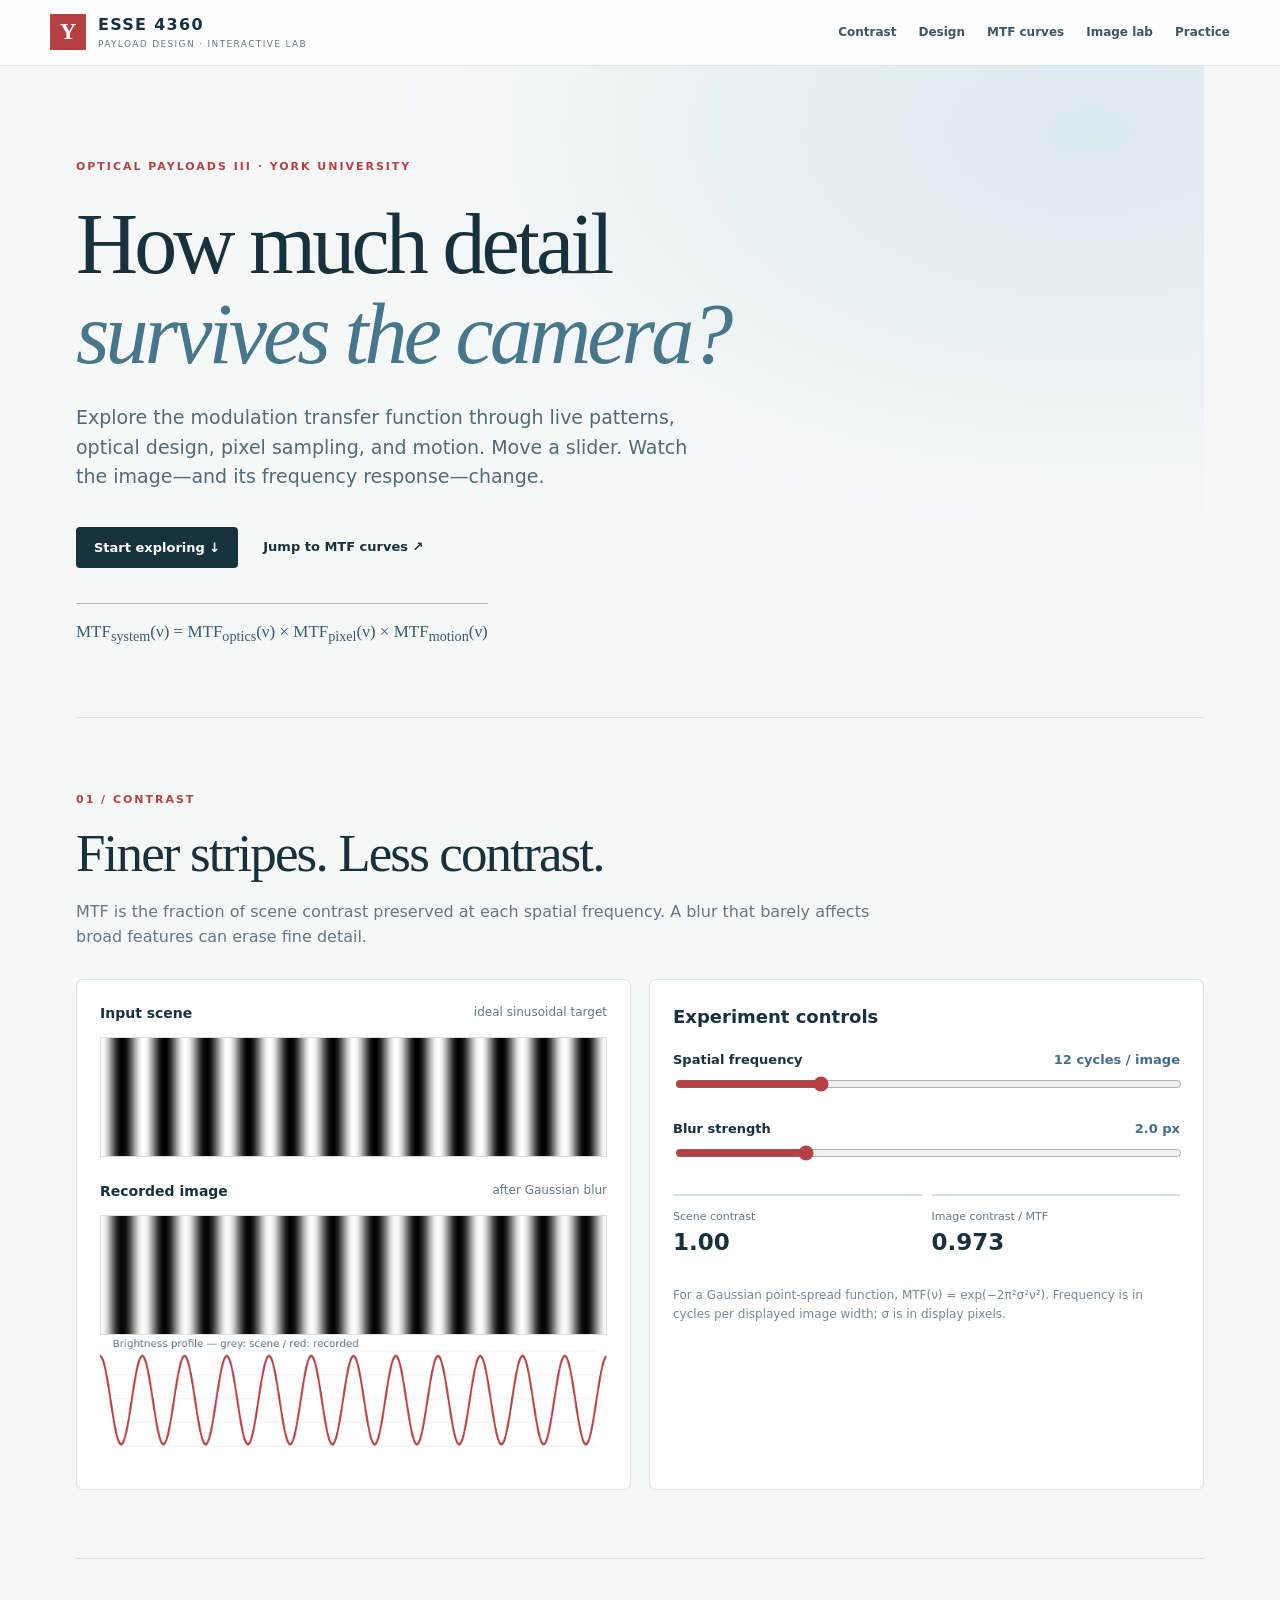
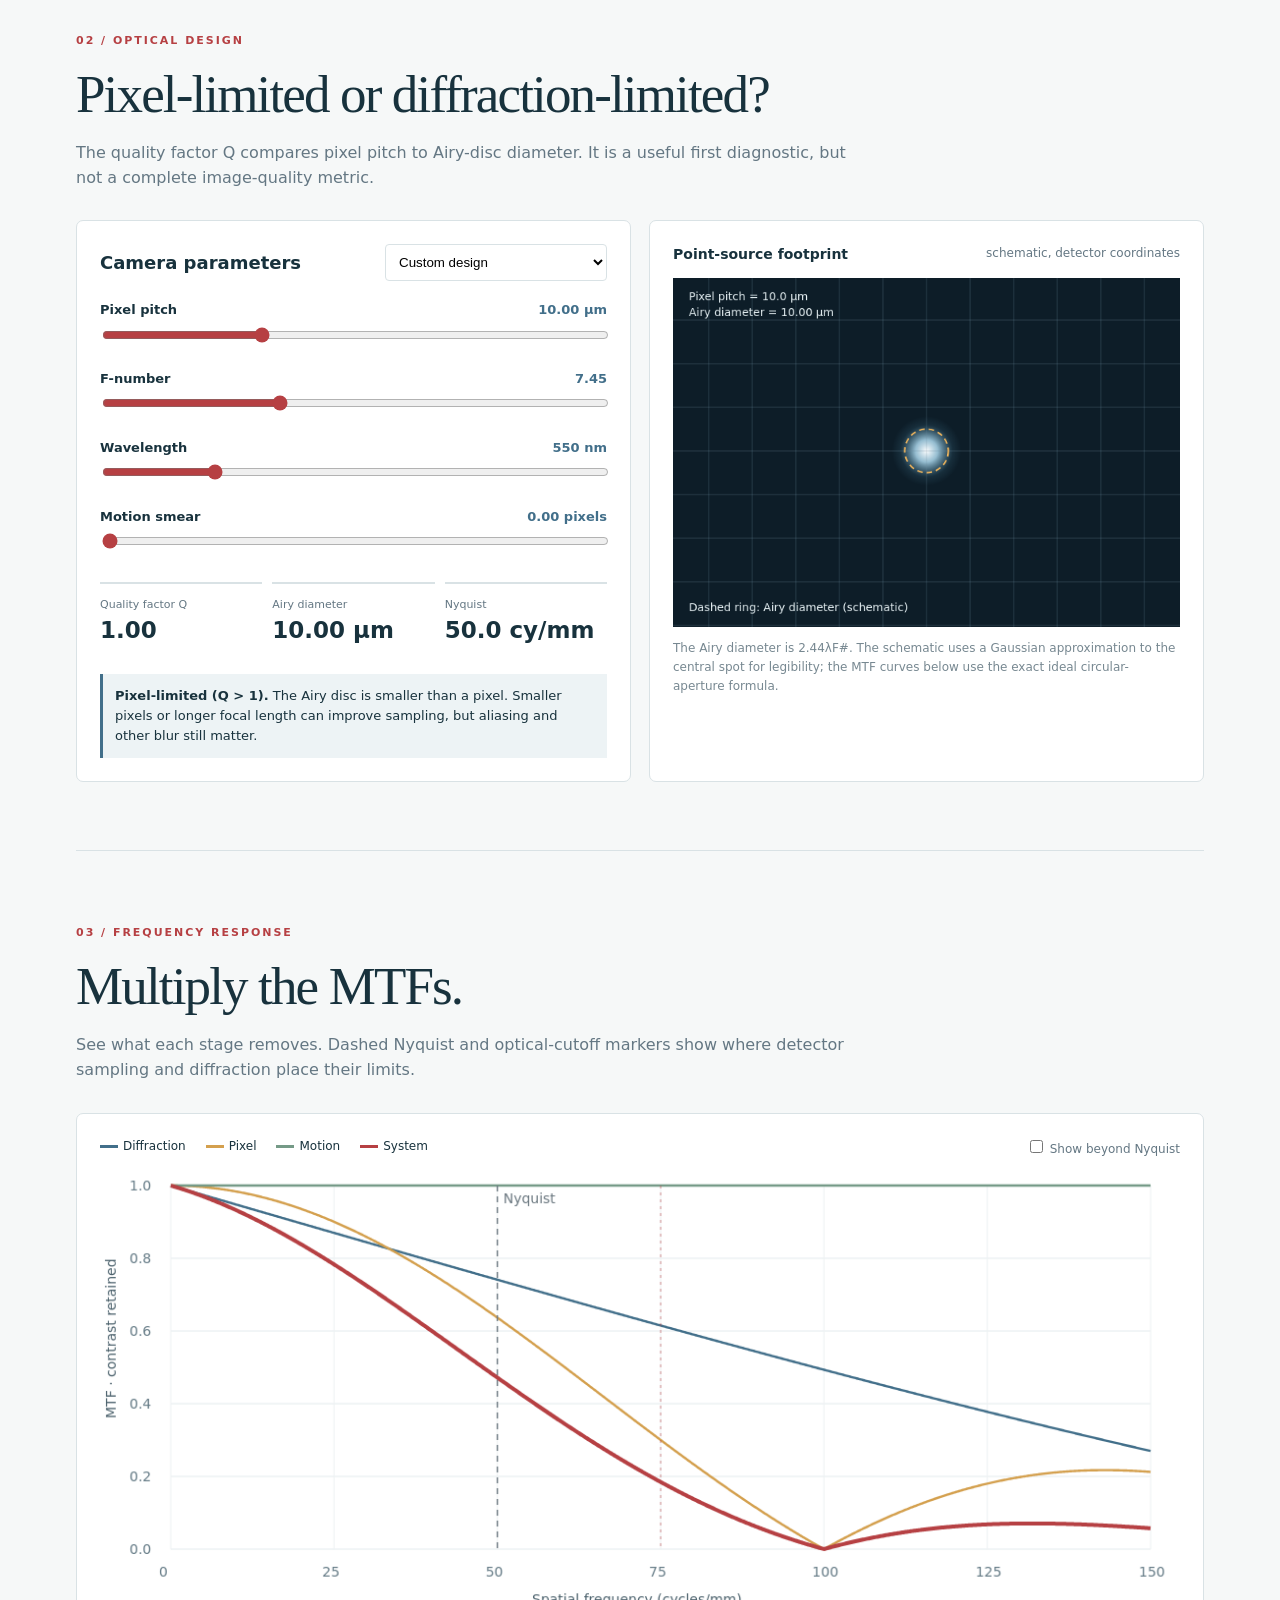
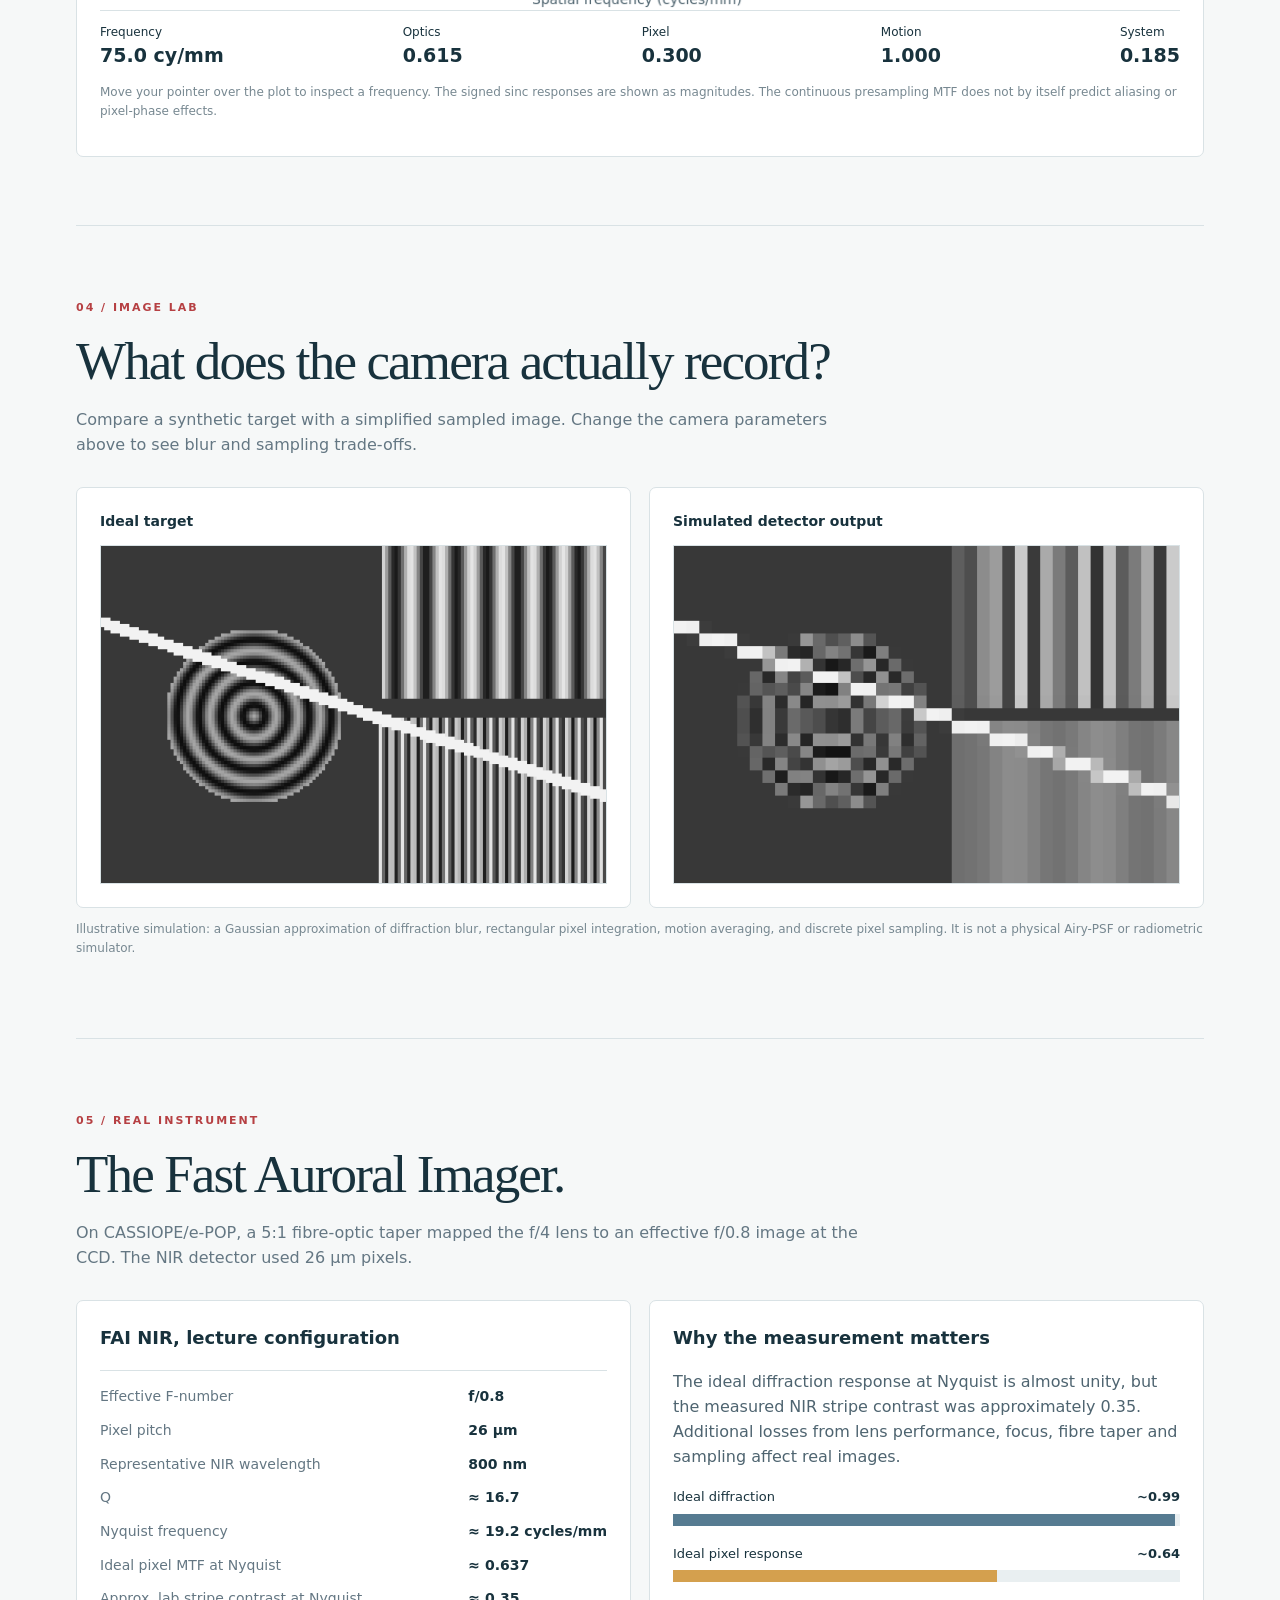
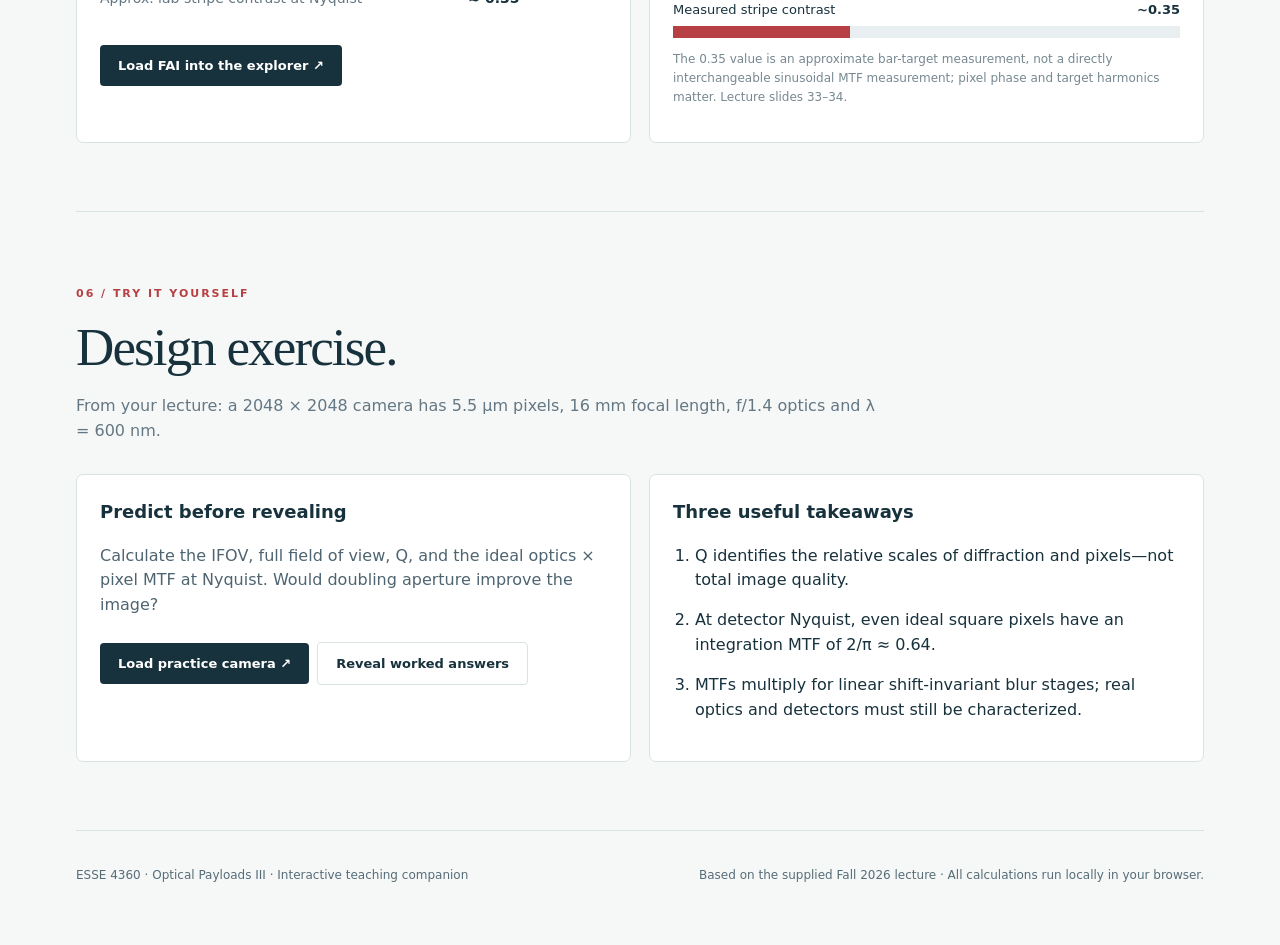
==== index.html @ 71c62fc2 "Add files via upload" ====
<!doctype html><html lang="en"><head><meta charset="utf-8"><meta name="viewport" content="width=device-width,initial-scale=1"><title>MTF Lab | ESSE 4360</title><link rel="stylesheet" href="style.css"></head><body><header><div class="brand"><span class="mark">Y</span><div><strong>ESSE 4360</strong><small>PAYLOAD DESIGN · INTERACTIVE LAB</small></div></div><nav><a href="#patterns">Contrast</a><a href="#design">Design</a><a href="#mtf">MTF curves</a><a href="#image">Image lab</a><a href="#challenge">Practice</a></nav></header><main><section class="hero"><div class="eyebrow">OPTICAL PAYLOADS III · YORK UNIVERSITY</div><h1>How much detail<br><em>survives the camera?</em></h1><p>Explore the modulation transfer function through live patterns, optical design, pixel sampling, and motion. Move a slider. Watch the image—and its frequency response—change.</p><div class="hero-actions"><a class="primary" href="#patterns">Start exploring ↓</a><a href="#mtf">Jump to MTF curves ↗</a></div><div class="hero-equation">MTF<sub>system</sub>(ν) = MTF<sub>optics</sub>(ν) × MTF<sub>pixel</sub>(ν) × MTF<sub>motion</sub>(ν)</div></section><section id="patterns" class="section"><div class="section-top"><span class="step">01 / CONTRAST</span><h2>Finer stripes. Less contrast.</h2><p>MTF is the fraction of scene contrast preserved at each spatial frequency. A blur that barely affects broad features can erase fine detail.</p></div><div class="two"><div class="panel"><div class="panel-title">Input scene <span>ideal sinusoidal target</span></div><canvas id="scene" class="strip" width="640" height="150"></canvas><div class="panel-title gap-top">Recorded image <span>after Gaussian blur</span></div><canvas id="recorded" class="strip" width="640" height="150"></canvas><canvas id="profile" width="640" height="165"></canvas></div><div class="panel controls"><h3>Experiment controls</h3><label>Spatial frequency <output id="freqOut"></output></label><input id="freq" type="range" min="1" max="40" step="1" value="12"><label>Blur strength <output id="blurOut"></output></label><input id="blur" type="range" min="0" max="8" step="0.1" value="2"><div class="metric-row"><div><small>Scene contrast</small><strong>1.00</strong></div><div><small>Image contrast / MTF</small><strong id="contrastOut">—</strong></div></div><p class="note">For a Gaussian point-spread function, MTF(ν) = exp(−2π²σ²ν²). Frequency is in cycles per displayed image width; σ is in display pixels.</p></div></div></section><section id="design" class="section"><div class="section-top"><span class="step">02 / OPTICAL DESIGN</span><h2>Pixel-limited or diffraction-limited?</h2><p>The quality factor Q compares pixel pitch to Airy-disc diameter. It is a useful first diagnostic, but not a complete image-quality metric.</p></div><div class="two"><div class="panel controls"><div class="preset-line"><h3>Camera parameters</h3><select id="preset"><option value="custom">Custom design</option><option value="earth">Earth imager · lecture example</option><option value="fast">Fast camera · lecture example</option><option value="fai">FAI NIR · effective focal plane</option><option value="practice">Lecture practice problem</option></select></div><label>Pixel pitch <output id="pixelOut"></output></label><input id="pixel" type="range" min="1" max="30" step="0.1" value="10"><label>F-number <output id="fnumOut"></output></label><input id="fnum" type="range" min="0.8" max="20" step="0.05" value="7.45"><label>Wavelength <output id="waveOut"></output></label><input id="wave" type="range" min="400" max="1100" step="10" value="550"><label>Motion smear <output id="motionOut"></output></label><input id="motion" type="range" min="0" max="4" step="0.05" value="0"><div class="metric-row three"><div><small>Quality factor Q</small><strong id="qOut">—</strong></div><div><small>Airy diameter</small><strong id="airyOut">—</strong></div><div><small>Nyquist</small><strong id="nyOut">—</strong></div></div><div class="verdict" id="verdict"></div></div><div class="panel"><div class="panel-title">Point-source footprint <span>schematic, detector coordinates</span></div><canvas id="psf" width="640" height="440"></canvas><p class="note">The Airy diameter is 2.44λF#. The schematic uses a Gaussian approximation to the central spot for legibility; the MTF curves below use the exact ideal circular-aperture formula.</p></div></div></section><section id="mtf" class="section"><div class="section-top"><span class="step">03 / FREQUENCY RESPONSE</span><h2>Multiply the MTFs.</h2><p>See what each stage removes. Dashed Nyquist and optical-cutoff markers show where detector sampling and diffraction place their limits.</p></div><div class="panel"><div class="chart-header"><div class="legend"><span><i class="opt"></i>Diffraction</span><span><i class="pix"></i>Pixel</span><span><i class="mot"></i>Motion</span><span><i class="sys"></i>System</span></div><label class="check"><input id="beyond" type="checkbox"> Show beyond Nyquist</label></div><canvas id="mtfChart" width="1100" height="460"></canvas><div class="readout"><span>Frequency <strong id="probeFreq">—</strong></span><span>Optics <strong id="probeOpt">—</strong></span><span>Pixel <strong id="probePix">—</strong></span><span>Motion <strong id="probeMot">—</strong></span><span>System <strong id="probeSys">—</strong></span></div><p class="note">Move your pointer over the plot to inspect a frequency. The signed sinc responses are shown as magnitudes. The continuous presampling MTF does not by itself predict aliasing or pixel-phase effects.</p></div></section><section id="image" class="section"><div class="section-top"><span class="step">04 / IMAGE LAB</span><h2>What does the camera actually record?</h2><p>Compare a synthetic target with a simplified sampled image. Change the camera parameters above to see blur and sampling trade-offs.</p></div><div class="two"><div class="panel"><div class="panel-title">Ideal target</div><canvas id="idealImage" width="480" height="320" class="imagecanvas"></canvas></div><div class="panel"><div class="panel-title">Simulated detector output</div><canvas id="sampledImage" width="480" height="320" class="imagecanvas"></canvas></div></div><p class="note">Illustrative simulation: a Gaussian approximation of diffraction blur, rectangular pixel integration, motion averaging, and discrete pixel sampling. It is not a physical Airy-PSF or radiometric simulator.</p></section><section id="fai" class="section"><div class="section-top"><span class="step">05 / REAL INSTRUMENT</span><h2>The Fast Auroral Imager.</h2><p>On CASSIOPE/e-POP, a 5:1 fibre-optic taper mapped the f/4 lens to an effective f/0.8 image at the CCD. The NIR detector used 26 µm pixels.</p></div><div class="two"><div class="panel"><h3>FAI NIR, lecture configuration</h3><div class="spec"><span>Effective F-number</span><b>f/0.8</b><span>Pixel pitch</span><b>26 µm</b><span>Representative NIR wavelength</span><b>800 nm</b><span>Q</span><b>≈ 16.7</b><span>Nyquist frequency</span><b>≈ 19.2 cycles/mm</b><span>Ideal pixel MTF at Nyquist</span><b>≈ 0.637</b><span>Approx. lab stripe contrast at Nyquist</span><b>≈ 0.35</b></div><button id="loadFai">Load FAI into the explorer ↗</button></div><div class="panel"><h3>Why the measurement matters</h3><p>The ideal diffraction response at Nyquist is almost unity, but the measured NIR stripe contrast was approximately 0.35. Additional losses from lens performance, focus, fibre taper and sampling affect real images.</p><div class="barlabel">Ideal diffraction <b>~0.99</b></div><div class="bar"><span style="width:99%;background:#567b91"></span></div><div class="barlabel">Ideal pixel response <b>~0.64</b></div><div class="bar"><span style="width:64%;background:#d4a04e"></span></div><div class="barlabel">Measured stripe contrast <b>~0.35</b></div><div class="bar"><span style="width:35%;background:#b64043"></span></div><p class="note">The 0.35 value is an approximate bar-target measurement, not a directly interchangeable sinusoidal MTF measurement; pixel phase and target harmonics matter. Lecture slides 33–34.</p></div></div></section><section id="challenge" class="section"><div class="section-top"><span class="step">06 / TRY IT YOURSELF</span><h2>Design exercise.</h2><p>From your lecture: a 2048 × 2048 camera has 5.5 µm pixels, 16 mm focal length, f/1.4 optics and λ = 600 nm.</p></div><div class="two"><div class="panel"><h3>Predict before revealing</h3><p>Calculate the IFOV, full field of view, Q, and the ideal optics × pixel MTF at Nyquist. Would doubling aperture improve the image?</p><button id="loadPractice">Load practice camera ↗</button><button class="secondary" id="reveal">Reveal worked answers</button><div id="answers" hidden><p><strong>IFOV:</strong> ≈ 70.9 arcsec/pixel. <strong>Full FOV:</strong> ≈ 38.8° using 2 atan(Np/2f). <strong>Q:</strong> ≈ 2.68 (pixel-limited). <strong>Nyquist:</strong> ≈ 90.9 cycles/mm. <strong>Optical MTF:</strong> ≈ 0.90. <strong>Pixel MTF:</strong> ≈ 0.637. <strong>System:</strong> ≈ 0.57, ignoring other blur. Doubling the aperture at fixed focal length reduces the F-number and diffraction blur, but only modestly improves the Nyquist response because pixel integration still dominates; it also increases collected light.</p></div></div><div class="panel"><h3>Three useful takeaways</h3><ol><li>Q identifies the relative scales of diffraction and pixels—not total image quality.</li><li>At detector Nyquist, even ideal square pixels have an integration MTF of 2/π ≈ 0.64.</li><li>MTFs multiply for linear shift-invariant blur stages; real optics and detectors must still be characterized.</li></ol></div></div></section><footer>ESSE 4360 · Optical Payloads III · Interactive teaching companion <span>Based on the supplied Fall 2026 lecture · All calculations run locally in your browser.</span></footer></main><script src="script.js"></script></body></html>
---- style.css ----
:root{--ink:#18323d;--muted:#647783;--paper:#f6f8f8;--line:#d9e2e5;--red:#b64043;--blue:#426f8a}*{box-sizing:border-box}html{scroll-behavior:smooth}body{margin:0;background:var(--paper);color:var(--ink);font:16px/1.55 system-ui,-apple-system,Segoe UI,sans-serif}header{position:sticky;top:0;z-index:10;background:#fffefef5;border-bottom:1px solid var(--line);display:flex;align-items:center;justify-content:space-between;padding:13px max(28px,calc((100vw - 1180px)/2));gap:22px}.brand{display:flex;align-items:center;gap:12px;white-space:nowrap}.brand strong{display:block;letter-spacing:.08em}.brand small{display:block;font-size:9px;letter-spacing:.15em;color:var(--muted)}.mark{display:grid;place-items:center;background:#b64043;color:white;font:700 23px Georgia;width:36px;height:36px}nav{display:flex;gap:22px;flex-wrap:wrap}nav a{font-size:12px;text-decoration:none;color:#3b5864;font-weight:650}nav a:hover{color:var(--red)}main{max-width:1180px;margin:auto;padding:0 26px}.hero{padding:92px 0 72px;border-bottom:1px solid var(--line);background:radial-gradient(ellipse at 90% 10%,#dbeaf0,transparent 50%)}.eyebrow,.step{color:var(--red);font-size:11px;font-weight:800;letter-spacing:.18em}.hero h1{font:normal clamp(45px,7vw,86px)/1.05 Georgia,serif;letter-spacing:-.045em;margin:24px 0}.hero h1 em{color:#48768b;font-weight:normal}.hero p{max-width:640px;font-size:19px;color:#506b78}.hero-actions{display:flex;gap:25px;align-items:center;margin:35px 0}.hero-actions a{text-decoration:none;color:var(--ink);font-size:13px;font-weight:700}.hero-actions .primary,button{background:var(--ink);color:#fff;padding:13px 18px;border:0;border-radius:4px;cursor:pointer;font:700 13px system-ui}.hero-equation{display:inline-block;border-top:1px solid #aac1c9;padding-top:18px;font:17px Georgia,serif;color:#375c6e}.section{padding:68px 0;border-bottom:1px solid var(--line);scroll-margin-top:75px}.section-top{max-width:800px;margin-bottom:30px}.section h2{font:normal clamp(32px,4.3vw,53px)/1.13 Georgia,serif;letter-spacing:-.035em;margin:13px 0}.section-top p{color:var(--muted);font-size:16px}.two{display:grid;grid-template-columns:1fr 1fr;gap:18px}.panel{background:#fff;border:1px solid var(--line);border-radius:7px;padding:23px;min-width:0}.panel h3{margin:0 0 18px;font-size:18px}.panel p{color:#4e6470}.panel-title{display:flex;justify-content:space-between;gap:8px;font-weight:700;font-size:14px;margin-bottom:12px}.panel-title span{font-weight:400;color:var(--muted);font-size:12px}.gap-top{margin-top:24px}canvas{display:block;width:100%;height:auto}.strip{border:1px solid #d6dfe3}.controls label{display:flex;justify-content:space-between;margin:19px 0 4px;font-size:13px;font-weight:700}.controls output{color:var(--blue);font-variant-numeric:tabular-nums}.controls input[type=range]{width:100%;accent-color:var(--red);cursor:pointer}.metric-row{display:grid;grid-template-columns:repeat(2,1fr);gap:10px;margin:25px 0}.metric-row.three{grid-template-columns:repeat(3,1fr)}.metric-row>div{border-top:2px solid var(--line);padding-top:12px}.metric-row small{display:block;font-size:11px;color:var(--muted)}.metric-row strong{font-size:23px;font-variant-numeric:tabular-nums}.note{font-size:12px!important;color:#778891!important;line-height:1.6}.preset-line{display:flex;justify-content:space-between;align-items:center;gap:12px;flex-wrap:wrap}.preset-line h3{margin:0}select{padding:9px;border:1px solid var(--line);background:#fff;max-width:100%;border-radius:4px}.verdict{background:#edf3f5;border-left:3px solid var(--blue);padding:12px;font-size:13px}.chart-header{display:flex;justify-content:space-between;gap:15px;flex-wrap:wrap}.legend{display:flex;gap:20px;flex-wrap:wrap;font-size:12px}.legend i{display:inline-block;width:18px;height:3px;vertical-align:middle;margin-right:5px}.opt{background:#426f8a}.pix{background:#d4a04e}.mot{background:#759a87}.sys{background:#b64043}.check{font-size:12px;color:var(--muted)}.readout{display:flex;gap:12px;justify-content:space-between;flex-wrap:wrap;border-top:1px solid var(--line);padding-top:12px;font-size:12px}.readout strong{display:block;font-size:19px}.imagecanvas{image-rendering:auto;border:1px solid var(--line)}.spec{display:grid;grid-template-columns:1fr auto;gap:12px;border-top:1px solid var(--line);padding:15px 0;margin-bottom:12px;font-size:14px}.spec span{color:var(--muted)}.barlabel{display:flex;justify-content:space-between;font-size:13px;margin:18px 0 6px}.bar{background:#e9eff1;height:12px}.bar span{height:100%;display:block}button{margin:8px 8px 8px 0}button.secondary{background:white;color:var(--ink);border:1px solid var(--line)}#answers{border-top:1px solid var(--line);margin-top:12px}ol{padding-left:22px}li{margin-bottom:15px}footer{padding:35px 0 60px;color:#566c77;font-size:12px;display:flex;justify-content:space-between;gap:20px;flex-wrap:wrap}@media(max-width:760px){header{position:relative;padding:14px 20px;align-items:flex-start;flex-direction:column}nav{gap:13px}main{padding:0 16px}.hero{padding:56px 0}.two{grid-template-columns:1fr}.panel{padding:16px}.section{padding:48px 0}.metric-row strong{font-size:18px}.legend{gap:10px}}
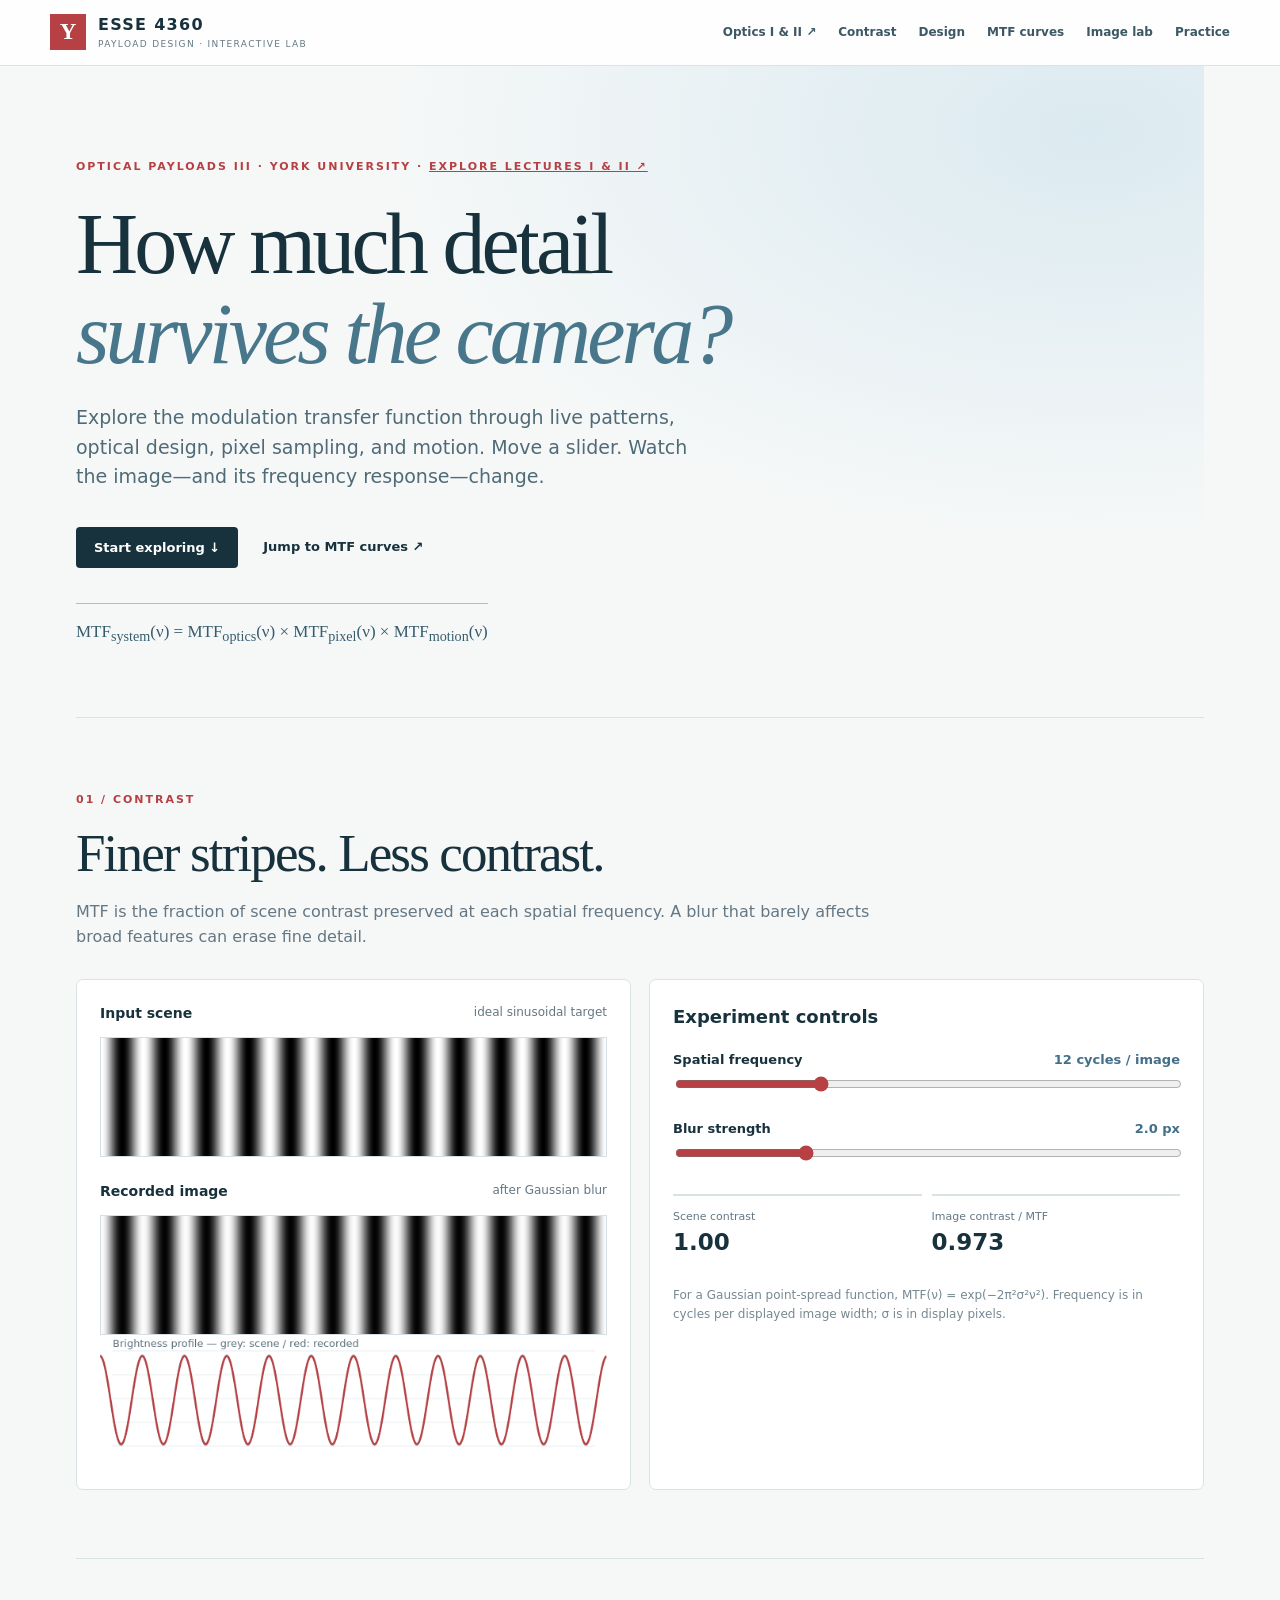
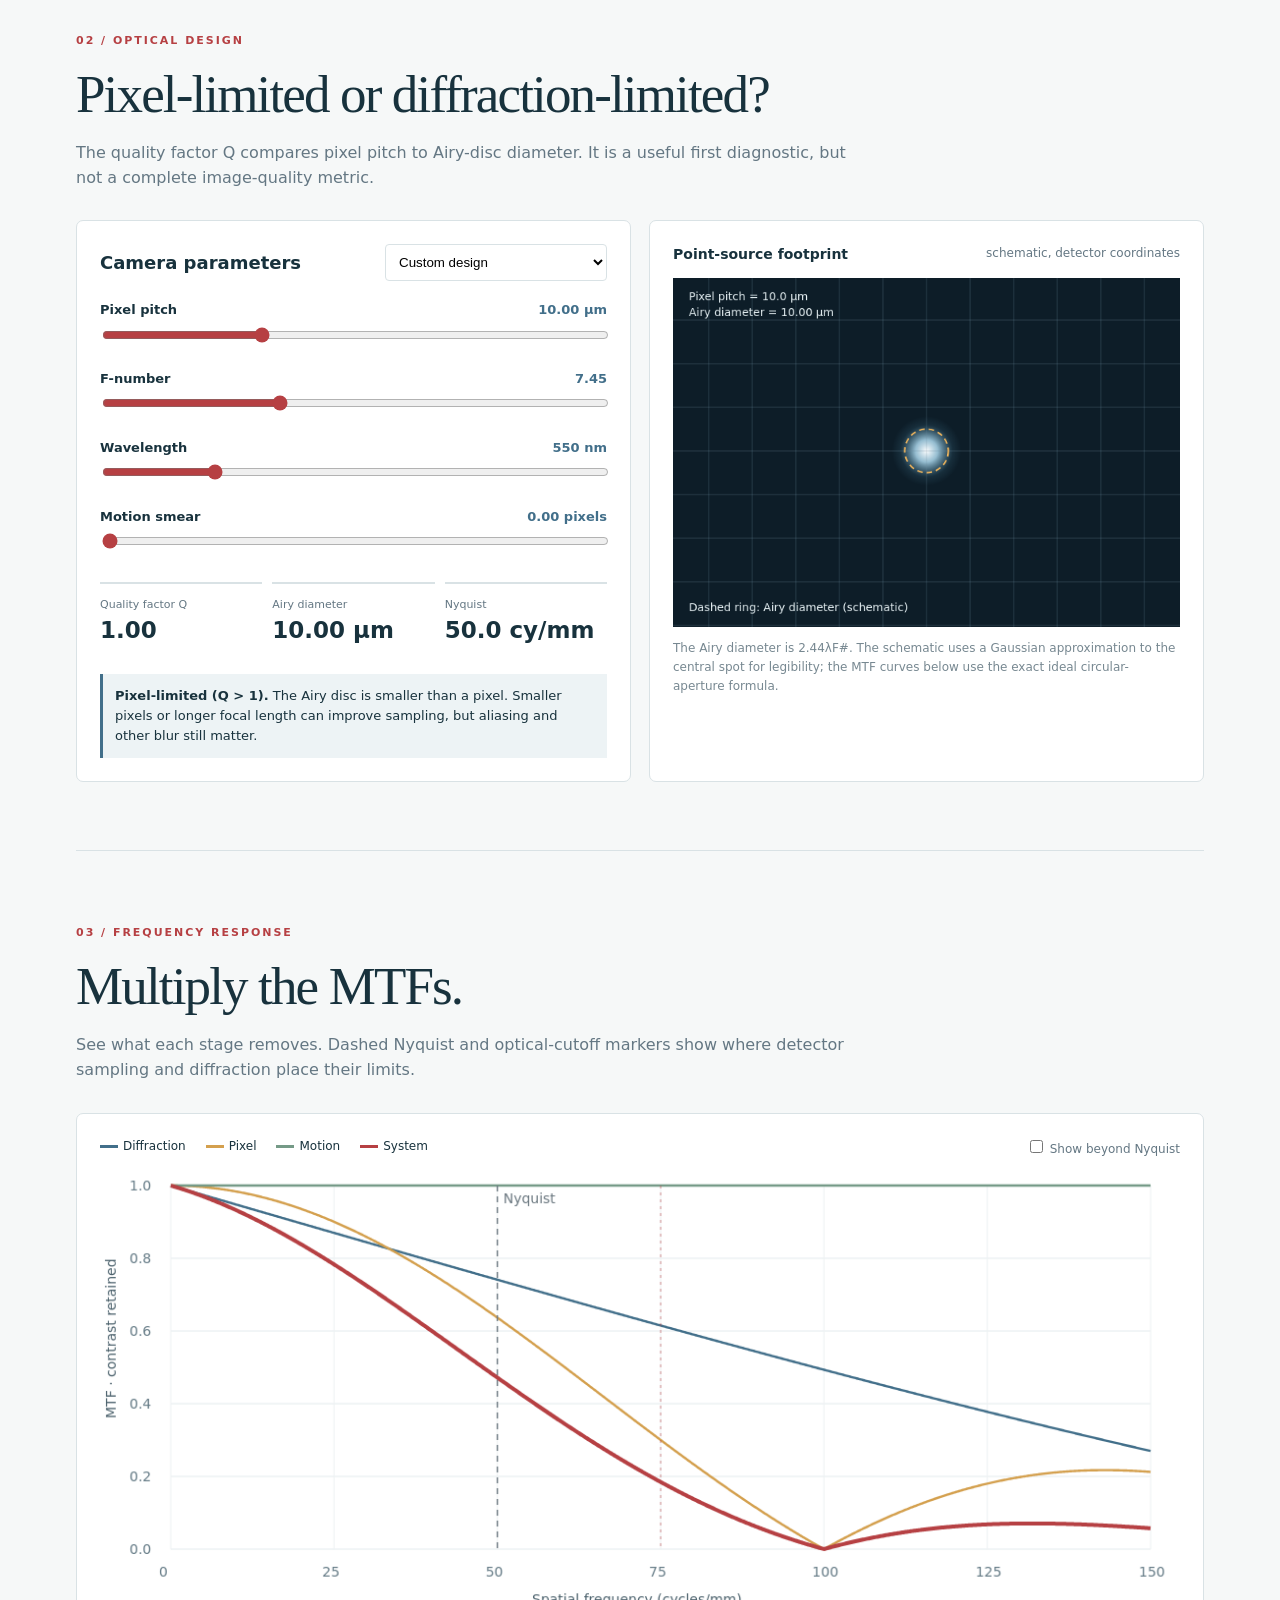
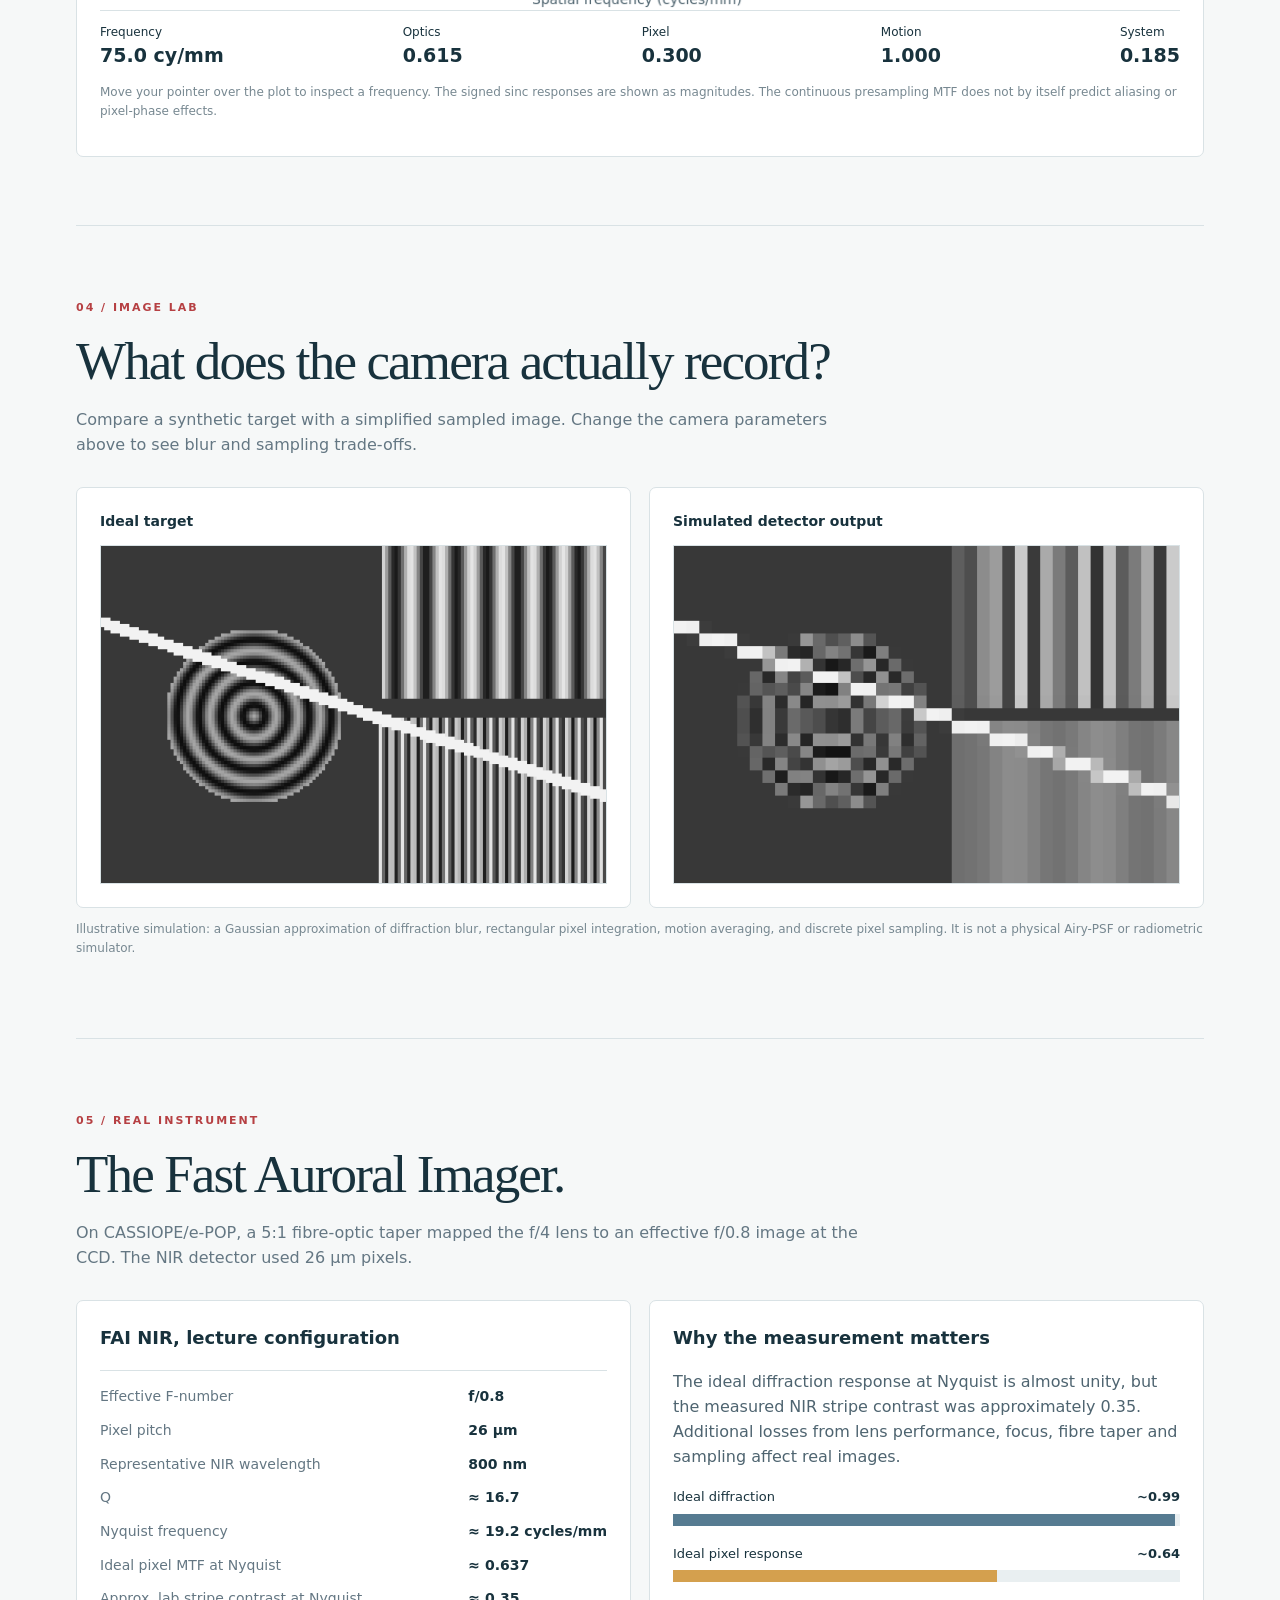
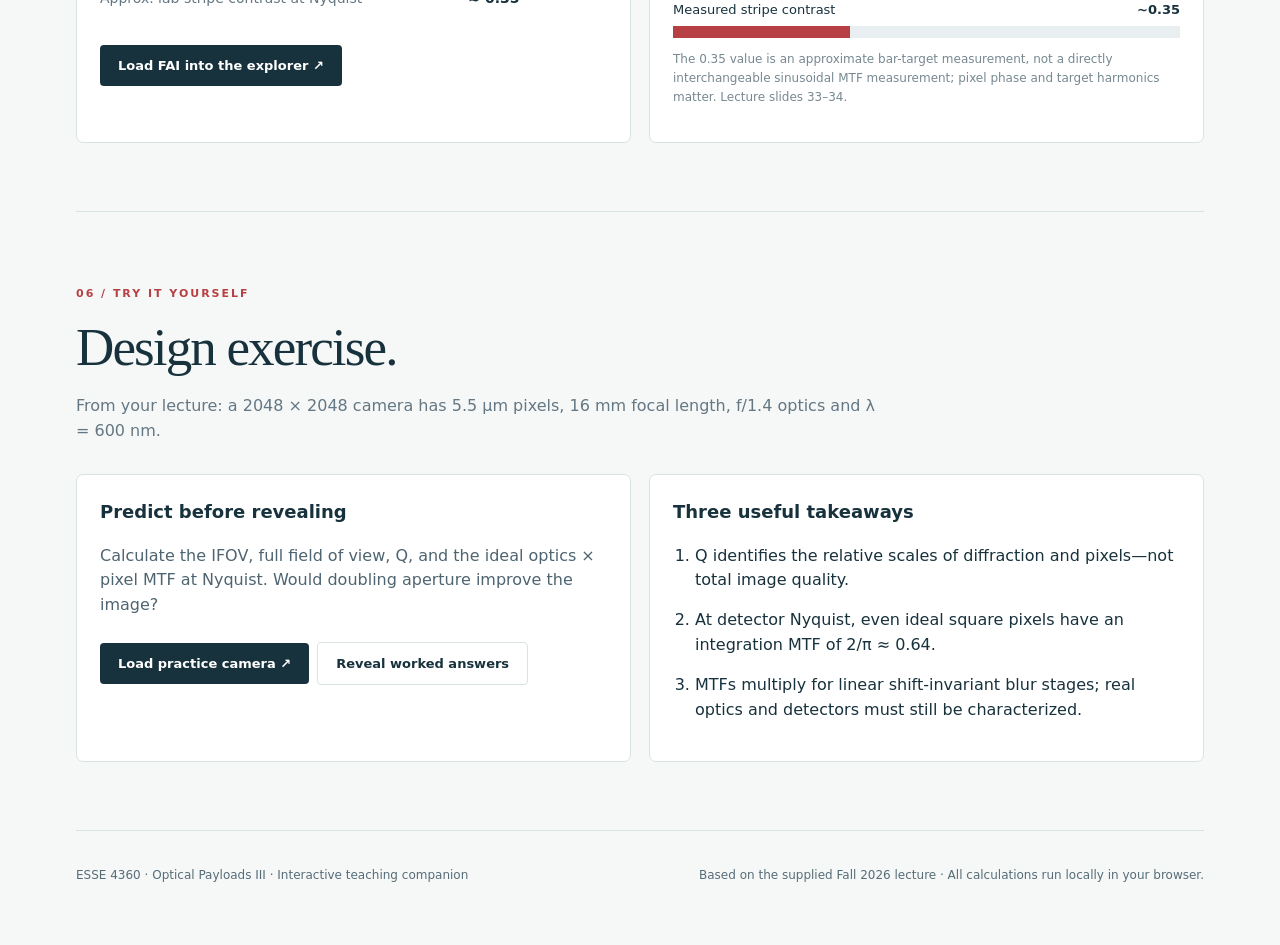
==== commit bd5d672a: "Add files via upload" ====
--- a/index.html
+++ b/index.html
@@ -1 +1 @@
-<!doctype html><html lang="en"><head><meta charset="utf-8"><meta name="viewport" content="width=device-width,initial-scale=1"><title>MTF Lab | ESSE 4360</title><link rel="stylesheet" href="style.css"></head><body><header><div class="brand"><span class="mark">Y</span><div><strong>ESSE 4360</strong><small>PAYLOAD DESIGN · INTERACTIVE LAB</small></div></div><nav><a href="#patterns">Contrast</a><a href="#design">Design</a><a href="#mtf">MTF curves</a><a href="#image">Image lab</a><a href="#challenge">Practice</a></nav></header><main><section class="hero"><div class="eyebrow">OPTICAL PAYLOADS III · YORK UNIVERSITY</div><h1>How much detail<br><em>survives the camera?</em></h1><p>Explore the modulation transfer function through live patterns, optical design, pixel sampling, and motion. Move a slider. Watch the image—and its frequency response—change.</p><div class="hero-actions"><a class="primary" href="#patterns">Start exploring ↓</a><a href="#mtf">Jump to MTF curves ↗</a></div><div class="hero-equation">MTF<sub>system</sub>(ν) = MTF<sub>optics</sub>(ν) × MTF<sub>pixel</sub>(ν) × MTF<sub>motion</sub>(ν)</div></section><section id="patterns" class="section"><div class="section-top"><span class="step">01 / CONTRAST</span><h2>Finer stripes. Less contrast.</h2><p>MTF is the fraction of scene contrast preserved at each spatial frequency. A blur that barely affects broad features can erase fine detail.</p></div><div class="two"><div class="panel"><div class="panel-title">Input scene <span>ideal sinusoidal target</span></div><canvas id="scene" class="strip" width="640" height="150"></canvas><div class="panel-title gap-top">Recorded image <span>after Gaussian blur</span></div><canvas id="recorded" class="strip" width="640" height="150"></canvas><canvas id="profile" width="640" height="165"></canvas></div><div class="panel controls"><h3>Experiment controls</h3><label>Spatial frequency <output id="freqOut"></output></label><input id="freq" type="range" min="1" max="40" step="1" value="12"><label>Blur strength <output id="blurOut"></output></label><input id="blur" type="range" min="0" max="8" step="0.1" value="2"><div class="metric-row"><div><small>Scene contrast</small><strong>1.00</strong></div><div><small>Image contrast / MTF</small><strong id="contrastOut">—</strong></div></div><p class="note">For a Gaussian point-spread function, MTF(ν) = exp(−2π²σ²ν²). Frequency is in cycles per displayed image width; σ is in display pixels.</p></div></div></section><section id="design" class="section"><div class="section-top"><span class="step">02 / OPTICAL DESIGN</span><h2>Pixel-limited or diffraction-limited?</h2><p>The quality factor Q compares pixel pitch to Airy-disc diameter. It is a useful first diagnostic, but not a complete image-quality metric.</p></div><div class="two"><div class="panel controls"><div class="preset-line"><h3>Camera parameters</h3><select id="preset"><option value="custom">Custom design</option><option value="earth">Earth imager · lecture example</option><option value="fast">Fast camera · lecture example</option><option value="fai">FAI NIR · effective focal plane</option><option value="practice">Lecture practice problem</option></select></div><label>Pixel pitch <output id="pixelOut"></output></label><input id="pixel" type="range" min="1" max="30" step="0.1" value="10"><label>F-number <output id="fnumOut"></output></label><input id="fnum" type="range" min="0.8" max="20" step="0.05" value="7.45"><label>Wavelength <output id="waveOut"></output></label><input id="wave" type="range" min="400" max="1100" step="10" value="550"><label>Motion smear <output id="motionOut"></output></label><input id="motion" type="range" min="0" max="4" step="0.05" value="0"><div class="metric-row three"><div><small>Quality factor Q</small><strong id="qOut">—</strong></div><div><small>Airy diameter</small><strong id="airyOut">—</strong></div><div><small>Nyquist</small><strong id="nyOut">—</strong></div></div><div class="verdict" id="verdict"></div></div><div class="panel"><div class="panel-title">Point-source footprint <span>schematic, detector coordinates</span></div><canvas id="psf" width="640" height="440"></canvas><p class="note">The Airy diameter is 2.44λF#. The schematic uses a Gaussian approximation to the central spot for legibility; the MTF curves below use the exact ideal circular-aperture formula.</p></div></div></section><section id="mtf" class="section"><div class="section-top"><span class="step">03 / FREQUENCY RESPONSE</span><h2>Multiply the MTFs.</h2><p>See what each stage removes. Dashed Nyquist and optical-cutoff markers show where detector sampling and diffraction place their limits.</p></div><div class="panel"><div class="chart-header"><div class="legend"><span><i class="opt"></i>Diffraction</span><span><i class="pix"></i>Pixel</span><span><i class="mot"></i>Motion</span><span><i class="sys"></i>System</span></div><label class="check"><input id="beyond" type="checkbox"> Show beyond Nyquist</label></div><canvas id="mtfChart" width="1100" height="460"></canvas><div class="readout"><span>Frequency <strong id="probeFreq">—</strong></span><span>Optics <strong id="probeOpt">—</strong></span><span>Pixel <strong id="probePix">—</strong></span><span>Motion <strong id="probeMot">—</strong></span><span>System <strong id="probeSys">—</strong></span></div><p class="note">Move your pointer over the plot to inspect a frequency. The signed sinc responses are shown as magnitudes. The continuous presampling MTF does not by itself predict aliasing or pixel-phase effects.</p></div></section><section id="image" class="section"><div class="section-top"><span class="step">04 / IMAGE LAB</span><h2>What does the camera actually record?</h2><p>Compare a synthetic target with a simplified sampled image. Change the camera parameters above to see blur and sampling trade-offs.</p></div><div class="two"><div class="panel"><div class="panel-title">Ideal target</div><canvas id="idealImage" width="480" height="320" class="imagecanvas"></canvas></div><div class="panel"><div class="panel-title">Simulated detector output</div><canvas id="sampledImage" width="480" height="320" class="imagecanvas"></canvas></div></div><p class="note">Illustrative simulation: a Gaussian approximation of diffraction blur, rectangular pixel integration, motion averaging, and discrete pixel sampling. It is not a physical Airy-PSF or radiometric simulator.</p></section><section id="fai" class="section"><div class="section-top"><span class="step">05 / REAL INSTRUMENT</span><h2>The Fast Auroral Imager.</h2><p>On CASSIOPE/e-POP, a 5:1 fibre-optic taper mapped the f/4 lens to an effective f/0.8 image at the CCD. The NIR detector used 26 µm pixels.</p></div><div class="two"><div class="panel"><h3>FAI NIR, lecture configuration</h3><div class="spec"><span>Effective F-number</span><b>f/0.8</b><span>Pixel pitch</span><b>26 µm</b><span>Representative NIR wavelength</span><b>800 nm</b><span>Q</span><b>≈ 16.7</b><span>Nyquist frequency</span><b>≈ 19.2 cycles/mm</b><span>Ideal pixel MTF at Nyquist</span><b>≈ 0.637</b><span>Approx. lab stripe contrast at Nyquist</span><b>≈ 0.35</b></div><button id="loadFai">Load FAI into the explorer ↗</button></div><div class="panel"><h3>Why the measurement matters</h3><p>The ideal diffraction response at Nyquist is almost unity, but the measured NIR stripe contrast was approximately 0.35. Additional losses from lens performance, focus, fibre taper and sampling affect real images.</p><div class="barlabel">Ideal diffraction <b>~0.99</b></div><div class="bar"><span style="width:99%;background:#567b91"></span></div><div class="barlabel">Ideal pixel response <b>~0.64</b></div><div class="bar"><span style="width:64%;background:#d4a04e"></span></div><div class="barlabel">Measured stripe contrast <b>~0.35</b></div><div class="bar"><span style="width:35%;background:#b64043"></span></div><p class="note">The 0.35 value is an approximate bar-target measurement, not a directly interchangeable sinusoidal MTF measurement; pixel phase and target harmonics matter. Lecture slides 33–34.</p></div></div></section><section id="challenge" class="section"><div class="section-top"><span class="step">06 / TRY IT YOURSELF</span><h2>Design exercise.</h2><p>From your lecture: a 2048 × 2048 camera has 5.5 µm pixels, 16 mm focal length, f/1.4 optics and λ = 600 nm.</p></div><div class="two"><div class="panel"><h3>Predict before revealing</h3><p>Calculate the IFOV, full field of view, Q, and the ideal optics × pixel MTF at Nyquist. Would doubling aperture improve the image?</p><button id="loadPractice">Load practice camera ↗</button><button class="secondary" id="reveal">Reveal worked answers</button><div id="answers" hidden><p><strong>IFOV:</strong> ≈ 70.9 arcsec/pixel. <strong>Full FOV:</strong> ≈ 38.8° using 2 atan(Np/2f). <strong>Q:</strong> ≈ 2.68 (pixel-limited). <strong>Nyquist:</strong> ≈ 90.9 cycles/mm. <strong>Optical MTF:</strong> ≈ 0.90. <strong>Pixel MTF:</strong> ≈ 0.637. <strong>System:</strong> ≈ 0.57, ignoring other blur. Doubling the aperture at fixed focal length reduces the F-number and diffraction blur, but only modestly improves the Nyquist response because pixel integration still dominates; it also increases collected light.</p></div></div><div class="panel"><h3>Three useful takeaways</h3><ol><li>Q identifies the relative scales of diffraction and pixels—not total image quality.</li><li>At detector Nyquist, even ideal square pixels have an integration MTF of 2/π ≈ 0.64.</li><li>MTFs multiply for linear shift-invariant blur stages; real optics and detectors must still be characterized.</li></ol></div></div></section><footer>ESSE 4360 · Optical Payloads III · Interactive teaching companion <span>Based on the supplied Fall 2026 lecture · All calculations run locally in your browser.</span></footer></main><script src="script.js"></script></body></html>
+<!doctype html><html lang="en"><head><meta charset="utf-8"><meta name="viewport" content="width=device-width,initial-scale=1"><title>MTF Lab | ESSE 4360</title><link rel="stylesheet" href="style.css"></head><body><header><div class="brand"><span class="mark">Y</span><div><strong>ESSE 4360</strong><small>PAYLOAD DESIGN · INTERACTIVE LAB</small></div></div><nav><a href="optics.html">Optics I & II ↗</a><a href="#patterns">Contrast</a><a href="#design">Design</a><a href="#mtf">MTF curves</a><a href="#image">Image lab</a><a href="#challenge">Practice</a></nav></header><main><section class="hero"><div class="eyebrow">OPTICAL PAYLOADS III · YORK UNIVERSITY · <a href="optics.html" style="color:inherit">EXPLORE LECTURES I & II ↗</a></div><h1>How much detail<br><em>survives the camera?</em></h1><p>Explore the modulation transfer function through live patterns, optical design, pixel sampling, and motion. Move a slider. Watch the image—and its frequency response—change.</p><div class="hero-actions"><a class="primary" href="#patterns">Start exploring ↓</a><a href="#mtf">Jump to MTF curves ↗</a></div><div class="hero-equation">MTF<sub>system</sub>(ν) = MTF<sub>optics</sub>(ν) × MTF<sub>pixel</sub>(ν) × MTF<sub>motion</sub>(ν)</div></section><section id="patterns" class="section"><div class="section-top"><span class="step">01 / CONTRAST</span><h2>Finer stripes. Less contrast.</h2><p>MTF is the fraction of scene contrast preserved at each spatial frequency. A blur that barely affects broad features can erase fine detail.</p></div><div class="two"><div class="panel"><div class="panel-title">Input scene <span>ideal sinusoidal target</span></div><canvas id="scene" class="strip" width="640" height="150"></canvas><div class="panel-title gap-top">Recorded image <span>after Gaussian blur</span></div><canvas id="recorded" class="strip" width="640" height="150"></canvas><canvas id="profile" width="640" height="165"></canvas></div><div class="panel controls"><h3>Experiment controls</h3><label>Spatial frequency <output id="freqOut"></output></label><input id="freq" type="range" min="1" max="40" step="1" value="12"><label>Blur strength <output id="blurOut"></output></label><input id="blur" type="range" min="0" max="8" step="0.1" value="2"><div class="metric-row"><div><small>Scene contrast</small><strong>1.00</strong></div><div><small>Image contrast / MTF</small><strong id="contrastOut">—</strong></div></div><p class="note">For a Gaussian point-spread function, MTF(ν) = exp(−2π²σ²ν²). Frequency is in cycles per displayed image width; σ is in display pixels.</p></div></div></section><section id="design" class="section"><div class="section-top"><span class="step">02 / OPTICAL DESIGN</span><h2>Pixel-limited or diffraction-limited?</h2><p>The quality factor Q compares pixel pitch to Airy-disc diameter. It is a useful first diagnostic, but not a complete image-quality metric.</p></div><div class="two"><div class="panel controls"><div class="preset-line"><h3>Camera parameters</h3><select id="preset"><option value="custom">Custom design</option><option value="earth">Earth imager · lecture example</option><option value="fast">Fast camera · lecture example</option><option value="fai">FAI NIR · effective focal plane</option><option value="practice">Lecture practice problem</option></select></div><label>Pixel pitch <output id="pixelOut"></output></label><input id="pixel" type="range" min="1" max="30" step="0.1" value="10"><label>F-number <output id="fnumOut"></output></label><input id="fnum" type="range" min="0.8" max="20" step="0.05" value="7.45"><label>Wavelength <output id="waveOut"></output></label><input id="wave" type="range" min="400" max="1100" step="10" value="550"><label>Motion smear <output id="motionOut"></output></label><input id="motion" type="range" min="0" max="4" step="0.05" value="0"><div class="metric-row three"><div><small>Quality factor Q</small><strong id="qOut">—</strong></div><div><small>Airy diameter</small><strong id="airyOut">—</strong></div><div><small>Nyquist</small><strong id="nyOut">—</strong></div></div><div class="verdict" id="verdict"></div></div><div class="panel"><div class="panel-title">Point-source footprint <span>schematic, detector coordinates</span></div><canvas id="psf" width="640" height="440"></canvas><p class="note">The Airy diameter is 2.44λF#. The schematic uses a Gaussian approximation to the central spot for legibility; the MTF curves below use the exact ideal circular-aperture formula.</p></div></div></section><section id="mtf" class="section"><div class="section-top"><span class="step">03 / FREQUENCY RESPONSE</span><h2>Multiply the MTFs.</h2><p>See what each stage removes. Dashed Nyquist and optical-cutoff markers show where detector sampling and diffraction place their limits.</p></div><div class="panel"><div class="chart-header"><div class="legend"><span><i class="opt"></i>Diffraction</span><span><i class="pix"></i>Pixel</span><span><i class="mot"></i>Motion</span><span><i class="sys"></i>System</span></div><label class="check"><input id="beyond" type="checkbox"> Show beyond Nyquist</label></div><canvas id="mtfChart" width="1100" height="460"></canvas><div class="readout"><span>Frequency <strong id="probeFreq">—</strong></span><span>Optics <strong id="probeOpt">—</strong></span><span>Pixel <strong id="probePix">—</strong></span><span>Motion <strong id="probeMot">—</strong></span><span>System <strong id="probeSys">—</strong></span></div><p class="note">Move your pointer over the plot to inspect a frequency. The signed sinc responses are shown as magnitudes. The continuous presampling MTF does not by itself predict aliasing or pixel-phase effects.</p></div></section><section id="image" class="section"><div class="section-top"><span class="step">04 / IMAGE LAB</span><h2>What does the camera actually record?</h2><p>Compare a synthetic target with a simplified sampled image. Change the camera parameters above to see blur and sampling trade-offs.</p></div><div class="two"><div class="panel"><div class="panel-title">Ideal target</div><canvas id="idealImage" width="480" height="320" class="imagecanvas"></canvas></div><div class="panel"><div class="panel-title">Simulated detector output</div><canvas id="sampledImage" width="480" height="320" class="imagecanvas"></canvas></div></div><p class="note">Illustrative simulation: a Gaussian approximation of diffraction blur, rectangular pixel integration, motion averaging, and discrete pixel sampling. It is not a physical Airy-PSF or radiometric simulator.</p></section><section id="fai" class="section"><div class="section-top"><span class="step">05 / REAL INSTRUMENT</span><h2>The Fast Auroral Imager.</h2><p>On CASSIOPE/e-POP, a 5:1 fibre-optic taper mapped the f/4 lens to an effective f/0.8 image at the CCD. The NIR detector used 26 µm pixels.</p></div><div class="two"><div class="panel"><h3>FAI NIR, lecture configuration</h3><div class="spec"><span>Effective F-number</span><b>f/0.8</b><span>Pixel pitch</span><b>26 µm</b><span>Representative NIR wavelength</span><b>800 nm</b><span>Q</span><b>≈ 16.7</b><span>Nyquist frequency</span><b>≈ 19.2 cycles/mm</b><span>Ideal pixel MTF at Nyquist</span><b>≈ 0.637</b><span>Approx. lab stripe contrast at Nyquist</span><b>≈ 0.35</b></div><button id="loadFai">Load FAI into the explorer ↗</button></div><div class="panel"><h3>Why the measurement matters</h3><p>The ideal diffraction response at Nyquist is almost unity, but the measured NIR stripe contrast was approximately 0.35. Additional losses from lens performance, focus, fibre taper and sampling affect real images.</p><div class="barlabel">Ideal diffraction <b>~0.99</b></div><div class="bar"><span style="width:99%;background:#567b91"></span></div><div class="barlabel">Ideal pixel response <b>~0.64</b></div><div class="bar"><span style="width:64%;background:#d4a04e"></span></div><div class="barlabel">Measured stripe contrast <b>~0.35</b></div><div class="bar"><span style="width:35%;background:#b64043"></span></div><p class="note">The 0.35 value is an approximate bar-target measurement, not a directly interchangeable sinusoidal MTF measurement; pixel phase and target harmonics matter. Lecture slides 33–34.</p></div></div></section><section id="challenge" class="section"><div class="section-top"><span class="step">06 / TRY IT YOURSELF</span><h2>Design exercise.</h2><p>From your lecture: a 2048 × 2048 camera has 5.5 µm pixels, 16 mm focal length, f/1.4 optics and λ = 600 nm.</p></div><div class="two"><div class="panel"><h3>Predict before revealing</h3><p>Calculate the IFOV, full field of view, Q, and the ideal optics × pixel MTF at Nyquist. Would doubling aperture improve the image?</p><button id="loadPractice">Load practice camera ↗</button><button class="secondary" id="reveal">Reveal worked answers</button><div id="answers" hidden><p><strong>IFOV:</strong> ≈ 70.9 arcsec/pixel. <strong>Full FOV:</strong> ≈ 38.8° using 2 atan(Np/2f). <strong>Q:</strong> ≈ 2.68 (pixel-limited). <strong>Nyquist:</strong> ≈ 90.9 cycles/mm. <strong>Optical MTF:</strong> ≈ 0.90. <strong>Pixel MTF:</strong> ≈ 0.637. <strong>System:</strong> ≈ 0.57, ignoring other blur. Doubling the aperture at fixed focal length reduces the F-number and diffraction blur, but only modestly improves the Nyquist response because pixel integration still dominates; it also increases collected light.</p></div></div><div class="panel"><h3>Three useful takeaways</h3><ol><li>Q identifies the relative scales of diffraction and pixels—not total image quality.</li><li>At detector Nyquist, even ideal square pixels have an integration MTF of 2/π ≈ 0.64.</li><li>MTFs multiply for linear shift-invariant blur stages; real optics and detectors must still be characterized.</li></ol></div></div></section><footer>ESSE 4360 · Optical Payloads III · Interactive teaching companion <span>Based on the supplied Fall 2026 lecture · All calculations run locally in your browser.</span></footer></main><script src="script.js"></script></body></html>
